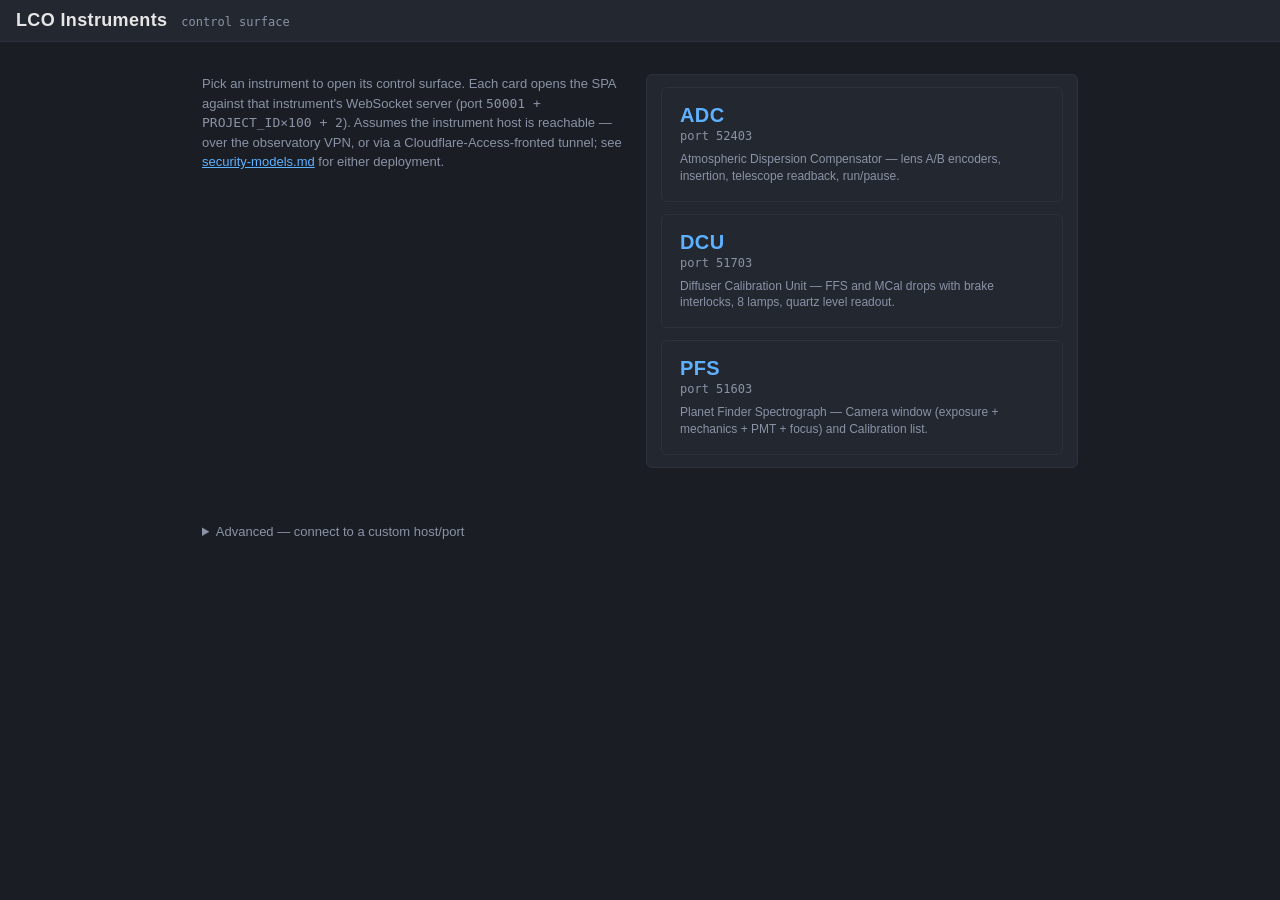
==== index.html @ f39a2cd4 "feat: landing page is the root; add favicon - index.html is now the instrument chooser (was landing." ====
<!DOCTYPE html>
<html lang="en">
<head>
  <meta charset="UTF-8">
  <title>LCO Instruments</title>
  <link rel="icon" type="image/svg+xml" href="favicon.svg">
  <link rel="stylesheet" href="style.css">
</head>
<body>
  <header>
    <div class="brand">
      <strong>LCO Instruments</strong>
      <span class="muted">control surface</span>
    </div>
  </header>

  <main class="landing">
    <p class="landing-hint muted">
      Pick an instrument to open its control surface. Each card opens
      the SPA against that instrument's WebSocket server
      (port <code>50001 + PROJECT_ID×100 + 2</code>). Assumes the
      instrument host is reachable — over the observatory VPN, or via
      a Cloudflare-Access-fronted tunnel; see
      <a href="https://github.com/carnegie-observatories/lco-ansible/blob/main/docs/plans/security-models.md">
      security-models.md</a> for either deployment.
    </p>

    <section class="instrument-grid">
      <a class="instrument-card" href="app.html?host=localhost&port=52403" data-app="adc">
        <h2>ADC</h2>
        <div class="instrument-port">port 52403</div>
        <p class="muted">Atmospheric Dispersion Compensator — lens A/B encoders,
          insertion, telescope readback, run/pause.</p>
      </a>

      <a class="instrument-card" href="app.html?host=localhost&port=51703" data-app="dcu">
        <h2>DCU</h2>
        <div class="instrument-port">port 51703</div>
        <p class="muted">Diffuser Calibration Unit — FFS and MCal drops with
          brake interlocks, 8 lamps, quartz level readout.</p>
      </a>

      <a class="instrument-card" href="app.html?host=localhost&port=51603" data-app="pfs">
        <h2>PFS</h2>
        <div class="instrument-port">port 51603</div>
        <p class="muted">Planet Finder Spectrograph — Camera window
          (exposure + mechanics + PMT + focus) and Calibration list.</p>
      </a>
    </section>

    <details class="advanced">
      <summary>Advanced — connect to a custom host/port</summary>
      <form id="custom-form">
        <label>host <input name="host" value="localhost" required></label>
        <label>port <input name="port" type="number" placeholder="52403" min="1" max="65535" required></label>
        <button type="submit">Open</button>
      </form>
      <p class="muted small">
        For remote sessions via Cloudflare Tunnel, use the tunnel
        hostname (e.g. <code>pfs.instruments.observatory.example.com</code>)
        as host and leave port empty — the SPA will select
        <code>wss://</code> automatically when the host has no
        port suffix.
      </p>
    </details>
  </main>

  <script>
    // Handle the custom-connect form. Prefer localStorage-remembered
    // last host if present.
    (function () {
      const form = document.getElementById("custom-form");
      if (!form) return;
      try {
        const lastHost = localStorage.getItem("lco_last_host");
        if (lastHost) form.elements.host.value = lastHost;
      } catch (e) { /* private mode */ }
      form.addEventListener("submit", (ev) => {
        ev.preventDefault();
        const host = form.elements.host.value.trim() || "localhost";
        const port = form.elements.port.value.trim();
        if (!port) return;
        try { localStorage.setItem("lco_last_host", host); } catch (e) { /* ignore */ }
        const q = new URLSearchParams({ host, port });
        window.location.href = `app.html?${q.toString()}`;
      });
    })();
  </script>
</body>
</html>
---- style.css ----
:root {
  --bg: #1a1d24;
  --bg-2: #232730;
  --bg-3: #2c313c;
  --fg: #e6e6e6;
  --muted: #8a93a6;
  --accent: #5db1ff;
  --ok: #6cd66c;
  --err: #ff6f6f;
  --warn: #f5c44a;
  --mono: ui-monospace, "SF Mono", Menlo, Consolas, monospace;
  --gap: 12px;
}

* { box-sizing: border-box; }

html, body {
  margin: 0;
  padding: 0;
  background: var(--bg);
  color: var(--fg);
  font-family: -apple-system, BlinkMacSystemFont, "Segoe UI", Helvetica, Arial, sans-serif;
  font-size: 14px;
}

header {
  display: flex;
  justify-content: space-between;
  align-items: center;
  padding: 10px 16px;
  background: var(--bg-2);
  border-bottom: 1px solid var(--bg-3);
}

.brand strong { font-size: 18px; letter-spacing: 0.02em; }
.brand .muted { margin-left: 10px; font-family: var(--mono); font-size: 12px; }

.conn {
  display: flex;
  align-items: center;
  gap: 8px;
  font-family: var(--mono);
  font-size: 12px;
}

.dot {
  width: 10px; height: 10px;
  border-radius: 50%;
  background: var(--muted);
  display: inline-block;
}
.dot.ok    { background: var(--ok); }
.dot.err   { background: var(--err); }
.dot.warn  { background: var(--warn); }

.muted { color: var(--muted); }

main {
  display: grid;
  grid-template-columns: 1fr 1fr;
  gap: var(--gap);
  padding: var(--gap);
}

section {
  background: var(--bg-2);
  border: 1px solid var(--bg-3);
  border-radius: 6px;
  padding: 12px 14px;
}

section h2 {
  margin: 0 0 10px 0;
  font-size: 12px;
  font-weight: 600;
  color: var(--muted);
  text-transform: uppercase;
  letter-spacing: 0.08em;
}

/* Topic panels */
.topic {
  background: var(--bg-3);
  border-radius: 4px;
  padding: 8px 10px;
  margin-bottom: 8px;
}
.topic-head {
  display: flex; justify-content: space-between;
  font-size: 12px;
  color: var(--muted);
  margin-bottom: 4px;
}
.topic-head strong { color: var(--fg); font-weight: 600; }
.kv {
  font-family: var(--mono);
  font-size: 12px;
  display: grid;
  grid-template-columns: max-content 1fr;
  gap: 2px 12px;
}
.kv .k { color: var(--muted); }
.kv .v { color: var(--fg); white-space: pre-wrap; word-break: break-word; }
.kv .nested { padding-left: 8px; border-left: 2px solid var(--bg); margin-top: 2px; }

/* Commands */
.cmd-row {
  display: flex;
  align-items: center;
  gap: 8px;
  padding: 6px 0;
  border-bottom: 1px solid var(--bg-3);
}
.cmd-row:last-child { border-bottom: none; }
.cmd-name {
  font-family: var(--mono);
  font-size: 12px;
  color: var(--muted);
  flex: 0 0 180px;
}
.cmd-args { display: flex; gap: 6px; flex: 1; }
.cmd-args input,
.cmd-args select {
  background: var(--bg);
  color: var(--fg);
  border: 1px solid var(--bg-3);
  border-radius: 3px;
  padding: 3px 6px;
  font-family: var(--mono);
  font-size: 12px;
}
button {
  background: var(--bg-3);
  color: var(--fg);
  border: 1px solid var(--bg-3);
  border-radius: 3px;
  padding: 4px 10px;
  font-size: 12px;
  cursor: pointer;
}
button:hover  { background: #353b48; }
button:active { background: var(--accent); color: var(--bg); }
button.run    { background: #2d4a72; border-color: #2d4a72; }

/* Log */
#log-pane {
  margin: 0 var(--gap) var(--gap);
}
.log-head {
  display: flex; justify-content: space-between; align-items: center;
}
ol#log {
  list-style: none;
  margin: 0; padding: 0;
  max-height: 240px;
  overflow-y: auto;
  font-family: var(--mono);
  font-size: 12px;
}
ol#log li {
  padding: 3px 6px;
  border-bottom: 1px solid var(--bg-3);
  white-space: pre-wrap;
  word-break: break-word;
}
ol#log li.send { color: var(--accent); }
ol#log li.ok   { color: var(--ok); }
ol#log li.err  { color: var(--err); }
ol#log li.evt  { color: var(--warn); }
ol#log .ts { color: var(--muted); margin-right: 8px; }
ol#log .src { color: var(--muted); margin-right: 6px; font-weight: 500; }

/* Server log entries (`logs` topic). Per-level colouring is muted on
   info/debug (the bulk of traffic) and saturated on warn/error so the
   eye lands on real problems first. */
ol#log li.log-server                  { color: var(--fg); }
ol#log li.log-server.log-level-debug  { color: var(--muted); }
ol#log li.log-server.log-level-info   { color: var(--fg); }
ol#log li.log-server.log-level-warn   { color: var(--warn); }
ol#log li.log-server.log-level-error  { color: var(--err); font-weight: 600; }

/* Level filter — applied as `data-min-level` on the <ol>. Hide any
   data-level row below the selected threshold. SPA-internal rows
   (data-kind="spa") are unaffected. Each rule below is "if min is at
   least <L>, hide anything strictly below <L>". */
ol#log[data-min-level="info"]  li[data-level="debug"]                       { display: none; }
ol#log[data-min-level="warn"]  li[data-level="debug"],
ol#log[data-min-level="warn"]  li[data-level="info"]                        { display: none; }
ol#log[data-min-level="error"] li[data-level="debug"],
ol#log[data-min-level="error"] li[data-level="info"],
ol#log[data-min-level="error"] li[data-level="warn"]                        { display: none; }

.log-controls {
  display: flex; align-items: center; gap: 8px;
}
.log-controls select {
  background: var(--bg-2); color: var(--fg);
  border: 1px solid var(--bg-3); border-radius: 4px;
  padding: 2px 6px; font: inherit;
}

/* List / table widget. Scrollable column of records rendered as a
   <table> when columns are declared (read-only cells, multi-row
   selection). First consumer: PFS calTable in callist.xib. The
   wrapper is positioned absolutely by renderer.js positionAbs; the
   inner table is constrained to the wrapper's frame and scrolls
   inside it.

   Light palette: the widget renders inside .window-frame (background
   #ececec — Cocoa-card look), so the table itself is white with
   muted-grey separators and a macOS-style blue selection. Dark-mode
   readout would override at the .window-frame level. */
.wf-list {
  background: #ffffff;
  color: #1a1a1a;
  border: 1px solid #888;
  border-radius: 2px;
  overflow: auto;          /* H+V scroll on overflow */
  font-size: 12px;
}
.wf-list-table {
  border-collapse: collapse;
  width: 100%;
  font-family: var(--mono);
}
.wf-list-table thead th {
  background: #e8e8e8;
  color: #444;
  text-transform: uppercase;
  letter-spacing: 0.06em;
  font-size: 10px;
  font-weight: 600;
  text-align: left;
  padding: 4px 8px;
  border-bottom: 1px solid #888;
  position: sticky;
  top: 0;
  z-index: 1;              /* over scrolled rows */
}
.wf-list-table tbody td {
  padding: 3px 8px;
  border-bottom: 1px solid #e8e8e8;
  white-space: nowrap;
  text-overflow: ellipsis;
  overflow: hidden;
  max-width: 0;            /* required for ellipsis on table-layout */
}
.wf-list-table tbody tr {
  cursor: pointer;
  user-select: none;
}
.wf-list-table tbody tr:hover { background: #f4f4f4; }
.wf-list-table tbody tr.is-selected {
  /* macOS NSTableView focused-selection blue tint. */
  background: #d0e3ff;
  color: #003a8a;
}
.wf-list-table tbody tr.is-running {
  /* Warm amber for "row currently driving the camera". */
  background: #fff3cd;
  font-weight: 600;
}
.wf-list-table tbody tr.is-selected.is-running {
  /* Both — favour the running cue; left-border accent shows selection. */
  background: #fff3cd;
  box-shadow: inset 3px 0 0 #1a73e8;
}
.wf-list-empty {
  padding: 18px 12px;
  text-align: center;
  color: #888;
  font-style: italic;
}

/* Sub-tab strip — window-host.js builds this inside #window-view
   from the per-app manifest. Sits above the per-tab renderer hosts.
   Single-window apps (ADC, DCU today) still get a strip with one tab;
   the goal is for additional XIBs (PFS calibration, target list, …)
   to drop in as new tabs without SPA code changes. */
.subtab-strip {
  display: flex;
  gap: 0;
  padding: 8px var(--gap) 0;
  border-bottom: 1px solid var(--bg-3);
  flex-wrap: wrap;
}
.subtab {
  background: var(--bg-2);
  color: var(--fg);
  border: 1px solid var(--bg-3);
  border-bottom: 0;
  border-radius: 4px 4px 0 0;
  padding: 5px 12px;
  margin-right: 2px;
  font: inherit;
  font-size: 12px;
  cursor: pointer;
  position: relative;
  top: 1px;          /* overlap the strip's border-bottom on the active tab */
}
.subtab:hover { background: var(--bg-3); }
.subtab.is-active {
  background: var(--bg);
  border-color: var(--bg-3);
  border-bottom-color: var(--bg);
  color: var(--accent);
}
.subtab-pane {
  /* Empty container; renderer.js fills it with .window-scale-wrap. */
}

/* View toggle */
.view-toggle { display: flex; gap: 0; }
.view-toggle button {
  border-radius: 0;
  padding: 4px 14px;
  font-size: 12px;
  border-right-width: 0;
}
.view-toggle button:first-child { border-radius: 3px 0 0 3px; }
.view-toggle button:last-child {
  border-radius: 0 3px 3px 0;
  border-right-width: 1px;
}
.view-toggle button.active {
  background: var(--accent);
  color: var(--bg);
  border-color: var(--accent);
}

/* UI scale slider — sits beside the view toggle in the header. Drives
   the global --ui-scale CSS var that scales the Window-view frame. */
.ui-scale {
  display: flex;
  align-items: center;
  gap: 6px;
  font-size: 12px;
}
.ui-scale input[type="range"] { width: 120px; }
.ui-scale #ui-scale-readout {
  width: 36px;
  text-align: right;
  font-variant-numeric: tabular-nums;
}

/* Window-view placeholder (shown only when no layout is loaded) */
#window-view { padding: var(--gap); }
.placeholder {
  background: var(--bg-2);
  border: 1px solid var(--bg-3);
  border-radius: 6px;
  padding: 32px 24px;
  color: var(--muted);
  text-align: center;
}
.placeholder p { margin: 4px 0; }
.placeholder .hint { font-size: 12px; }

/* Window-scale wrapper: occupies the *scaled* dimensions of the frame
   inside it so neighbouring layout (header, log pane) flows around it
   correctly. The CSS vars --frame-w / --frame-h are set inline by
   renderer.js per-app, --ui-scale is set on the document root by the
   header slider. */
.window-scale-wrap {
  width:  calc(var(--frame-w, 480px) * var(--ui-scale, 1.5));
  height: calc(var(--frame-h, 294px) * var(--ui-scale, 1.5));
  margin: 16px auto;
}

/* Window frame: emulates the Cocoa main-expose window — light grey card,
   absolutely-positioned controls inside. Children are placed by the
   renderer via inline `style.left/top/width/height`. The transform is
   applied here so absolute-positioned children stay at their natural
   pixel coordinates; the wrap above absorbs the visible size. */
.window-frame {
  position: relative;
  background: #ececec;
  color: #1a1a1a;
  border: 1px solid #999;
  border-radius: 4px;
  font-family: -apple-system, BlinkMacSystemFont, "Helvetica Neue", Helvetica, Arial, sans-serif;
  font-size: 13px;
  box-shadow: 0 4px 16px rgba(0, 0, 0, 0.4);
  transform: scale(var(--ui-scale, 1.5));
  transform-origin: top left;
}

/* Boxes (NSBox) — bordered group with a notched legend. */
.window-frame .wf-box {
  border: 1px solid #888;
  border-radius: 2px;
  background: transparent;
}
.window-frame .wf-legend {
  /* Title pokes 8 px above the box's top edge so it sits on the
     border line — Cocoa's notched-NSBox look. The overlap-with-the-
     box-above problem on PFS is handled in renderWindow by inflating
     inter-box gaps so legends always have room to protrude. */
  position: absolute;
  top: -8px; left: 10px;
  background: #ececec;
  padding: 0 6px;
  font-size: 11px;
  color: #444;
  line-height: 1;
}

/* Controls share the light theme; override the dark global button rules.
   font-size matches Cocoa's NSButton `cellTitle` metaFont (~11pt) so a
   title shipped in the XIB at its exact frame width — e.g. PFS calTable
   "Execute Selected" in 111 px — fits on one line. white-space: nowrap
   keeps the layout deterministic even when a future title is too long;
   the text overflows rather than reflowing into a second line that
   collides with siblings below. */
.window-frame button.wf-button {
  background: linear-gradient(#fdfdfd, #e6e6e6);
  border: 1px solid #888;
  border-radius: 5px;
  color: #1a1a1a;
  font-size: 11px;
  padding: 0 4px;
  cursor: pointer;
  display: inline-flex;
  align-items: center;
  justify-content: center;
  line-height: 1;
  white-space: nowrap;
  box-sizing: border-box;
  font-family: inherit;
}
.window-frame button.wf-button:hover  { background: linear-gradient(#fff, #ededed); color: #1a1a1a; }
.window-frame button.wf-button:active { background: #d4d4d4; color: #1a1a1a; }

/* Bevel toggles (DCU lamps) — colour-only state, no PNG icons. */
.window-frame button.wf-bevel-toggle,
.window-frame button.wf-state-toggle {
  border-radius: 4px;
  font-weight: 600;
}
.window-frame button.wf-bevel-toggle.is-on,
.window-frame button.wf-state-toggle.is-on   { background: #6cd66c; color: #0a3a0a; border-color: #4ca94c; }
.window-frame button.wf-bevel-toggle.is-off,
.window-frame button.wf-state-toggle.is-off  { background: #d8d8d8; color: #555;    border-color: #888; }
.window-frame button.wf-bevel-toggle.is-err,
.window-frame button.wf-state-toggle.is-err  { background: #ff6f6f; color: #3a0a0a; border-color: #c44; }

/* Inputs and readouts. */
.window-frame input.wf-input,
.window-frame output.wf-readout {
  background: #ffffff;
  border: 1px solid #888;
  border-radius: 2px;
  color: #1a1a1a;
  font-size: 12px;
  font-family: inherit;
  padding: 0 4px;
  box-sizing: border-box;
}
.window-frame output.wf-readout {
  background: #f5f5f5;
  display: flex;
  align-items: center;
  justify-content: flex-end;
  font-variant-numeric: tabular-nums;
}
.window-frame input.wf-input { font-variant-numeric: tabular-nums; }

/* Popup — strip native styling so the light theme actually applies on macOS. */
.window-frame select.wf-popup {
  appearance: none;
  -webkit-appearance: none;
  background-color: #ffffff;
  background-image: url("data:image/svg+xml;utf8,<svg xmlns='http://www.w3.org/2000/svg' width='8' height='6' viewBox='0 0 8 6'><path fill='%23555' d='M0 0l4 6 4-6z'/></svg>");
  background-repeat: no-repeat;
  background-position: right 6px center;
  border: 1px solid #888;
  border-radius: 2px;
  color: #1a1a1a;
  font-size: 12px;
  font-family: inherit;
  padding: 0 18px 0 6px;
  box-sizing: border-box;
}

/* Checkbox (NSButton type=check). */
.window-frame input.wf-checkbox {
  margin: 0;
  padding: 0;
  cursor: pointer;
  accent-color: #4a8aff;
}

/* Disabled state for every interactive form control. The explicit
   light-theme rules above (background, color, cursor) mask the
   browser's default disabled paint, so a binding clause that flips
   node.disabled = true (enabled_if, or future similar) needs these
   rules to actually render as visibly greyed out. opacity:1 keeps the
   colour-swap visible on Safari/WebKit, which otherwise paints
   disabled form controls at half opacity. */
.window-frame button.wf-button:disabled,
.window-frame button.wf-button:disabled:hover,
.window-frame button.wf-button:disabled:active {
  background: linear-gradient(#ededed, #d8d8d8);
  color: #a8a8a8;
  border-color: #b8b8b8;
  cursor: not-allowed;
}
.window-frame select.wf-popup:disabled {
  background-color: #ededed;
  color: #a8a8a8;
  border-color: #b8b8b8;
  cursor: not-allowed;
  opacity: 1;
}
.window-frame input.wf-input:disabled {
  background: #ededed;
  color: #a8a8a8;
  border-color: #b8b8b8;
  cursor: not-allowed;
  opacity: 1;
}
.window-frame input.wf-checkbox:disabled {
  cursor: not-allowed;
  opacity: 0.5;
}

/* Decorative labels. */
.window-frame .wf-label {
  font-size: 12px;
  color: #333;
  font-family: inherit;
  display: flex;
  align-items: center;
  white-space: nowrap;
  overflow: hidden;
}

/* Status indicators (formerly NSColorWell + NSImageView icons).
   State arrives over WS as an enum; renderer flips a CSS class. */

/* NSColorWell-style swatch: a plain colour-only dot. */
.window-frame .wf-indicator.wf-swatch {
  display: inline-block;
  background: #6b6b6b;
  border: 1px solid #444;
  border-radius: 50%;
  box-sizing: border-box;
}
.window-frame .wf-indicator.wf-swatch.is-on   { background: #6cd66c; border-color: #2e7a2e; }
.window-frame .wf-indicator.wf-swatch.is-off  { background: #2c2c2c; border-color: #111;    }
.window-frame .wf-indicator.wf-swatch.is-warn { background: #f5c44a; border-color: #b08a18; }
.window-frame .wf-indicator.wf-swatch.is-err  { background: #ff6f6f; border-color: #b03030; }

/* Disabled NSButton type=radio used as a status indicator: a colour dot
   plus the cell's "Ret"/"Dep" label. Mirrors Cocoa's image+title layout
   and gives DCU's FFS/MCal status the same colAdcIn-style affordance. */
.window-frame .wf-indicator.wf-radio {
  display: inline-flex;
  align-items: center;
  gap: 4px;
  background: transparent;
  border: none;
  border-radius: 0;
  font-size: 12px;
  color: #333;
  font-family: inherit;
  white-space: nowrap;
}
.window-frame .wf-indicator.wf-radio::before {
  content: "";
  width: 12px;
  height: 12px;
  flex-shrink: 0;
  background: #6b6b6b;
  border: 1px solid #444;
  border-radius: 50%;
  box-sizing: border-box;
}
.window-frame .wf-indicator.wf-radio.is-on::before   { background: #6cd66c; border-color: #2e7a2e; }
.window-frame .wf-indicator.wf-radio.is-off::before  { background: #2c2c2c; border-color: #111;    }
.window-frame .wf-indicator.wf-radio.is-warn::before { background: #f5c44a; border-color: #b08a18; }
.window-frame .wf-indicator.wf-radio.is-err::before  { background: #ff6f6f; border-color: #b03030; }

/* State-icon (former NSImageView): renders state as a centered text
   label inside the XIB frame. The label text comes from the binding's
   label_map; the class (is-open / is-closed / is-moving / is-err) is
   applied alongside so callers can opt into per-state colour styling
   without rewriting the text logic. */
.window-frame .wf-imageview {
  display: inline-flex;
  align-items: center;
  justify-content: center;
  background: #e8e8e8;
  border: 1px solid #999;
  border-radius: 3px;
  font-weight: 600;
  font-size: 13px;
  letter-spacing: 0.5px;
  color: #333;
  box-sizing: border-box;
}
.window-frame .wf-imageview.is-on,
.window-frame .wf-imageview.is-open    { background: #cdebcd; color: #1d5a1d; border-color: #2e7a2e; }
.window-frame .wf-imageview.is-closed  { background: #d8d8d8; color: #444;    border-color: #888; }
.window-frame .wf-imageview.is-moving  { background: #f5e6b3; color: #6b5a18; border-color: #b08a18; }
.window-frame .wf-imageview.is-warn,
.window-frame .wf-imageview.is-err     { background: #fbcccc; color: #7a1d1d; border-color: #c44; }

/* Spinners (NSProgressIndicator indeterminate). Hidden until topic flips moving=true. */
.window-frame .wf-progress.wf-spinner {
  display: inline-block;
  border: 2px solid transparent;
  border-radius: 50%;
  visibility: hidden;
  box-sizing: border-box;
}
.window-frame .wf-progress.wf-spinner.is-moving {
  visibility: visible;
  border-top-color: #555;
  border-right-color: #555;
  border-bottom-color: transparent;
  border-left-color: transparent;
  animation: wf-spin 0.8s linear infinite;
}
@keyframes wf-spin { to { transform: rotate(360deg); } }

/* Determinate progress bars (NSProgressIndicator style="bar"). Fill
   width is set inline as a percentage from state by writeBoundedFill;
   bounds come from the IR's `bounds` field. New for PFS (prog_exposure
   / prog_readout) — ADC/DCU have only spinners. */
.window-frame .wf-progress.wf-bar {
  background: #d8d8d8;
  border: 1px solid #888;
  border-radius: 2px;
  overflow: hidden;
  box-sizing: border-box;
}
.window-frame .wf-progress.wf-bar .wf-bar-fill {
  height: 100%;
  width: 0%;
  background: linear-gradient(#5aa5e8, #3a78c8);
  transition: width 0.2s ease-out;
}

/* NSLevelIndicator (continuousCapacity). Threshold values (warning,
   critical) baked into el.bounds at extract time; the renderer toggles
   is-warn / is-crit on the wrapper so the fill colour follows the
   value across the green → yellow → red bands. New for PFS
   (level_disk1 / level_disk2). */
.window-frame .wf-levelindicator {
  background: #d8d8d8;
  border: 1px solid #888;
  border-radius: 2px;
  overflow: hidden;
  box-sizing: border-box;
  position: relative;
}
.window-frame .wf-levelindicator .wf-level-fill {
  height: 100%;
  width: 0%;
  background: #4caf50;
  transition: width 0.2s ease-out, background 0.2s linear;
}
.window-frame .wf-levelindicator.is-warn .wf-level-fill { background: #f5c44a; }
.window-frame .wf-levelindicator.is-crit .wf-level-fill { background: #ff6f6f; }

/* NSBox separator — a thin horizontal/vertical rule. */
.window-frame .wf-separator {
  background: #c0c0c0;
}

/* Conditional visibility — driven by binding.hidden_if. !important
   beats the absolute-positioning inline styles that the renderer sets. */
.window-frame .wf-hidden { display: none !important; }

/* Unknown / unhandled element placeholder (dev aid). */
.window-frame .wf-unknown {
  background: #ffe;
  border: 1px dashed #c80;
  color: #840;
  font-size: 10px;
  padding: 1px 3px;
  box-sizing: border-box;
}

/* Unbound-outlet dev highlight: a red dashed outline on any element whose
   XIB outlet has no entry in bindings.yml and is not in ignore_outlets.
   Catches drift between the Cocoa app (XIB) and the SPA bindings before it
   ships as a dead button or stale readout. The outline is drawn via
   box-shadow so it doesn't disturb the existing layout box. */
.window-frame .wf-unbound {
  box-shadow: 0 0 0 1px #d33, inset 0 0 0 1px rgba(221, 51, 51, 0.4);
}

/* ---------------- Landing page ----------------
   Renders in landing.html — an instrument chooser served as an
   alternative entry point to the SPA. Deliberately minimal — the
   real work is in the per-instrument SPA. */
main.landing {
  max-width: 900px;
  margin: 32px auto;
  padding: 0 var(--gap);
}
.landing-hint {
  font-size: 13px;
  line-height: 1.5;
  margin: 0 0 24px;
}
.landing-hint a { color: var(--accent); }

.instrument-grid {
  display: grid;
  grid-template-columns: repeat(auto-fit, minmax(240px, 1fr));
  gap: 12px;
  margin-bottom: 32px;
}
.instrument-card {
  display: block;
  background: var(--bg-2);
  border: 1px solid var(--bg-3);
  border-radius: 6px;
  padding: 16px 18px;
  color: inherit;
  text-decoration: none;
  transition: border-color 120ms, transform 80ms;
}
.instrument-card:hover {
  border-color: var(--accent);
  transform: translateY(-1px);
}
.instrument-card:active { transform: translateY(0); }
.instrument-card h2 {
  margin: 0;
  font-size: 20px;
  letter-spacing: 0.02em;
  color: var(--accent);
}
.instrument-card .instrument-port {
  font-family: var(--mono);
  font-size: 12px;
  color: var(--muted);
  margin: 2px 0 8px;
}
.instrument-card p {
  margin: 0;
  font-size: 12px;
  line-height: 1.4;
}

.advanced { margin-top: 8px; }
.advanced summary {
  cursor: pointer;
  color: var(--muted);
  font-size: 13px;
  padding: 4px 0;
}
.advanced form {
  display: flex;
  gap: 8px;
  align-items: flex-end;
  margin-top: 8px;
  flex-wrap: wrap;
}
.advanced label {
  display: flex;
  flex-direction: column;
  font-size: 11px;
  color: var(--muted);
  gap: 3px;
}
.advanced input {
  background: var(--bg);
  color: var(--fg);
  border: 1px solid var(--bg-3);
  border-radius: 3px;
  padding: 4px 8px;
  font-family: var(--mono);
  font-size: 12px;
  min-width: 140px;
}
.advanced button {
  padding: 6px 14px;
}
.advanced .small { font-size: 11px; margin-top: 8px; }

/* Back-to-landing arrow beside the app name in the SPA header. */
.brand .brand-back {
  color: var(--muted);
  text-decoration: none;
  margin-right: 8px;
  font-size: 18px;
  line-height: 1;
}
.brand .brand-back:hover { color: var(--accent); }
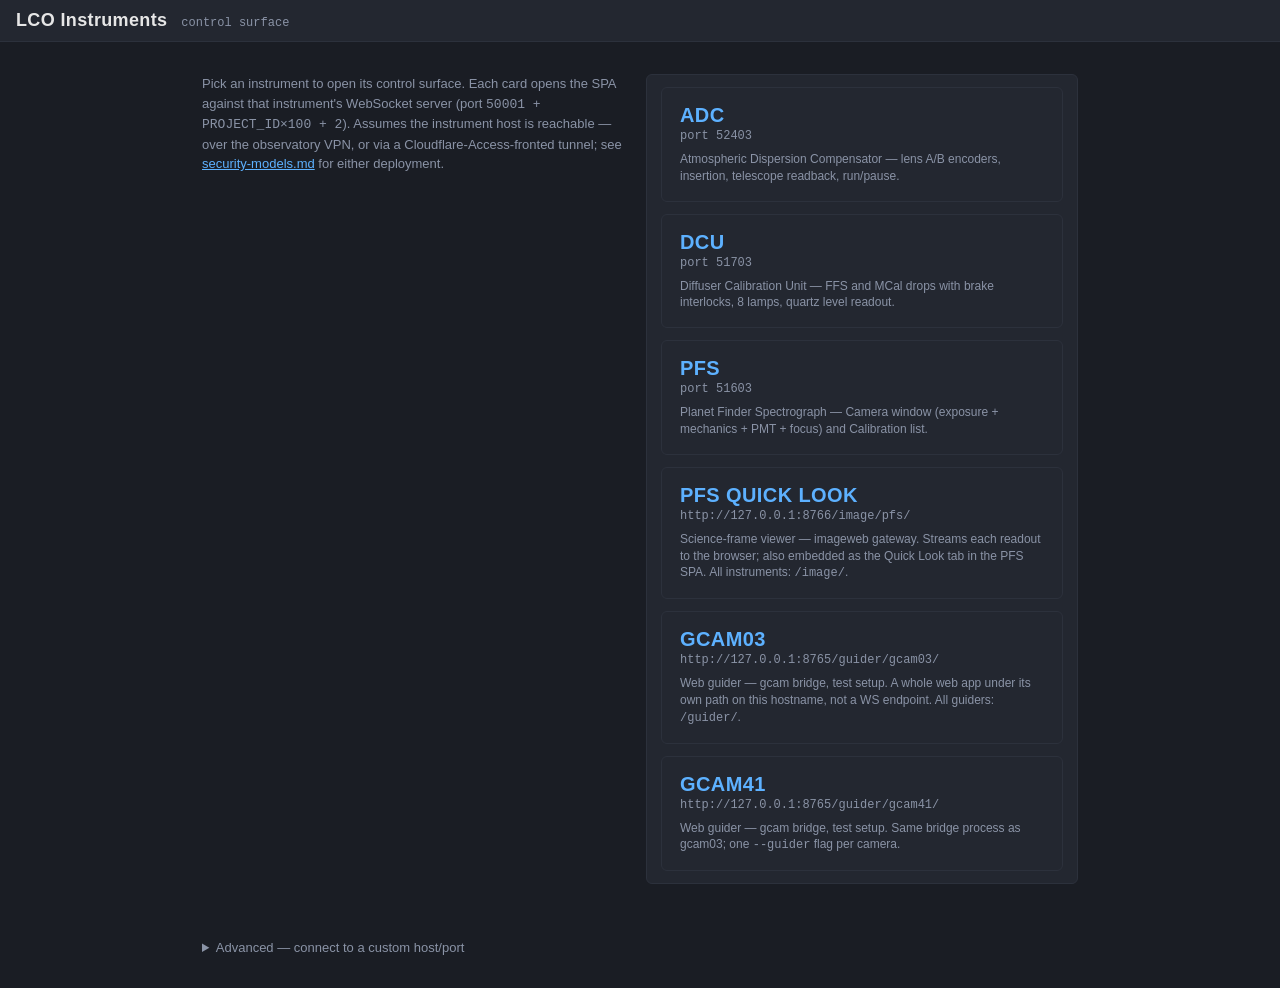
==== commit ca76a163: "imageweb: science-frame quick-look gateway + SPA Quick Look tab A read-only client of the instrument" ====
--- a/index.html
+++ b/index.html
@@ -46,26 +46,83 @@
         <p class="muted">Planet Finder Spectrograph — Camera window
           (exposure + mechanics + PMT + focus) and Calibration list.</p>
       </a>
+
+      <a class="instrument-card" href="http://127.0.0.1:8766/image/pfs/" data-path="/image/pfs/">
+        <h2>PFS quick look</h2>
+        <div class="instrument-port">http://127.0.0.1:8766/image/pfs/</div>
+        <p class="muted">Science-frame viewer — imageweb gateway. Streams each
+          readout to the browser; also embedded as the Quick Look tab in the
+          PFS SPA. All instruments: <code>/image/</code>.</p>
+      </a>
+
+      <a class="instrument-card" href="http://127.0.0.1:8765/guider/gcam03/" data-path="/guider/gcam03/">
+        <h2>gcam03</h2>
+        <div class="instrument-port">http://127.0.0.1:8765/guider/gcam03/</div>
+        <p class="muted">Web guider — gcam bridge, test setup. A whole web
+          app under its own path on this hostname, not a WS endpoint.
+          All guiders: <code>/guider/</code>.</p>
+      </a>
+
+      <a class="instrument-card" href="http://127.0.0.1:8765/guider/gcam41/" data-path="/guider/gcam41/">
+        <h2>gcam41</h2>
+        <div class="instrument-port">http://127.0.0.1:8765/guider/gcam41/</div>
+        <p class="muted">Web guider — gcam bridge, test setup. Same bridge
+          process as gcam03; one <code>--guider</code> flag per camera.</p>
+      </a>
     </section>
 
     <details class="advanced">
       <summary>Advanced — connect to a custom host/port</summary>
       <form id="custom-form">
         <label>host <input name="host" value="localhost" required></label>
-        <label>port <input name="port" type="number" placeholder="52403" min="1" max="65535" required></label>
+        <label>port <input name="port" type="number" placeholder="52403" min="1" max="65535"></label>
+        <label>ws path <input name="ws_path" placeholder="/adc/ws (tunnel)"></label>
         <button type="submit">Open</button>
       </form>
       <p class="muted small">
-        For remote sessions via Cloudflare Tunnel, use the tunnel
-        hostname (e.g. <code>pfs.instruments.observatory.example.com</code>)
-        as host and leave port empty — the SPA will select
-        <code>wss://</code> automatically when the host has no
-        port suffix.
+        Direct (VPN / LAN): host + port. Cloudflare Tunnel: leave
+        port blank and set the ws path (e.g. <code>/adc/ws</code>);
+        host defaults to this page's hostname.
       </p>
     </details>
   </main>
 
   <script>
+    // Tunnel-aware instrument cards. When this page is served over
+    // HTTPS — i.e., via a telescope's Cloudflare hostname such as
+    // sbs.chimera.observer — rewrite each card to path-mode:
+    // app.html?ws_path=/<app>/ws. ws.js connects
+    // wss://<page-host>/<app>/ws; the tunnel's ingress rule maps the
+    // path to the instrument's local WS port. Paths, not subdomains:
+    // Cloudflare Universal SSL covers *.chimera.observer one level
+    // deep only, so <app>.<telescope>.chimera.observer has no TLS
+    // cert. On plain HTTP (observatory LAN / local dev) the static
+    // host+port hrefs stand. Adding an instrument = one new card +
+    // one tunnel ingress rule; Access already covers the hostname.
+    (function () {
+      if (window.location.protocol !== "https:") return;
+      for (const card of document.querySelectorAll(".instrument-card[data-app]")) {
+        const app = card.dataset.app;
+        const wsPath = `/${app}/ws`;
+        card.href = `app.html?ws_path=${encodeURIComponent(wsPath)}`;
+        const portEl = card.querySelector(".instrument-port");
+        if (portEl) portEl.textContent = wsPath;
+      }
+
+      // Whole web apps (data-path): services with their own UI, such
+      // as the gcam guiders, live under a path prefix on the same
+      // telescope hostname (/guider/<gcamPG>/). cloudflared forwards
+      // the path unchanged, so the app serves itself under that prefix
+      // (gcam bridge: one --guider gcamPG flag per camera; the list is
+      // at /guider/). Same hostname ⇒ the telescope's Access app
+      // already covers it; no DNS or policy change.
+      for (const card of document.querySelectorAll(".instrument-card[data-path]")) {
+        card.href = card.dataset.path;
+        const portEl = card.querySelector(".instrument-port");
+        if (portEl) portEl.textContent = card.dataset.path;
+      }
+    })();
+
     // Handle the custom-connect form. Prefer localStorage-remembered
     // last host if present.
     (function () {
@@ -79,9 +136,11 @@
         ev.preventDefault();
         const host = form.elements.host.value.trim() || "localhost";
         const port = form.elements.port.value.trim();
-        if (!port) return;
+        const wsPath = form.elements.ws_path.value.trim();
         try { localStorage.setItem("lco_last_host", host); } catch (e) { /* ignore */ }
-        const q = new URLSearchParams({ host, port });
+        const q = new URLSearchParams({ host });
+        if (port) q.set("port", port);
+        if (wsPath) q.set("ws_path", wsPath);
         window.location.href = `app.html?${q.toString()}`;
       });
     })();
--- a/style.css
+++ b/style.css
@@ -307,6 +307,16 @@
 }
 .subtab-pane {
   /* Empty container; renderer.js fills it with .window-scale-wrap. */
+}
+/* Quick Look embed (window-host.js `embed` manifest entries): the iframe is
+   the whole pane. Height leaves room for the app header + subtab strip. */
+.subtab-pane.embed-pane { height: calc(100vh - 96px); }
+.subtab-pane.embed-pane .embed-frame {
+  display: block;
+  width: 100%;
+  height: 100%;
+  border: 0;
+  background: #000;
 }
 
 /* View toggle */
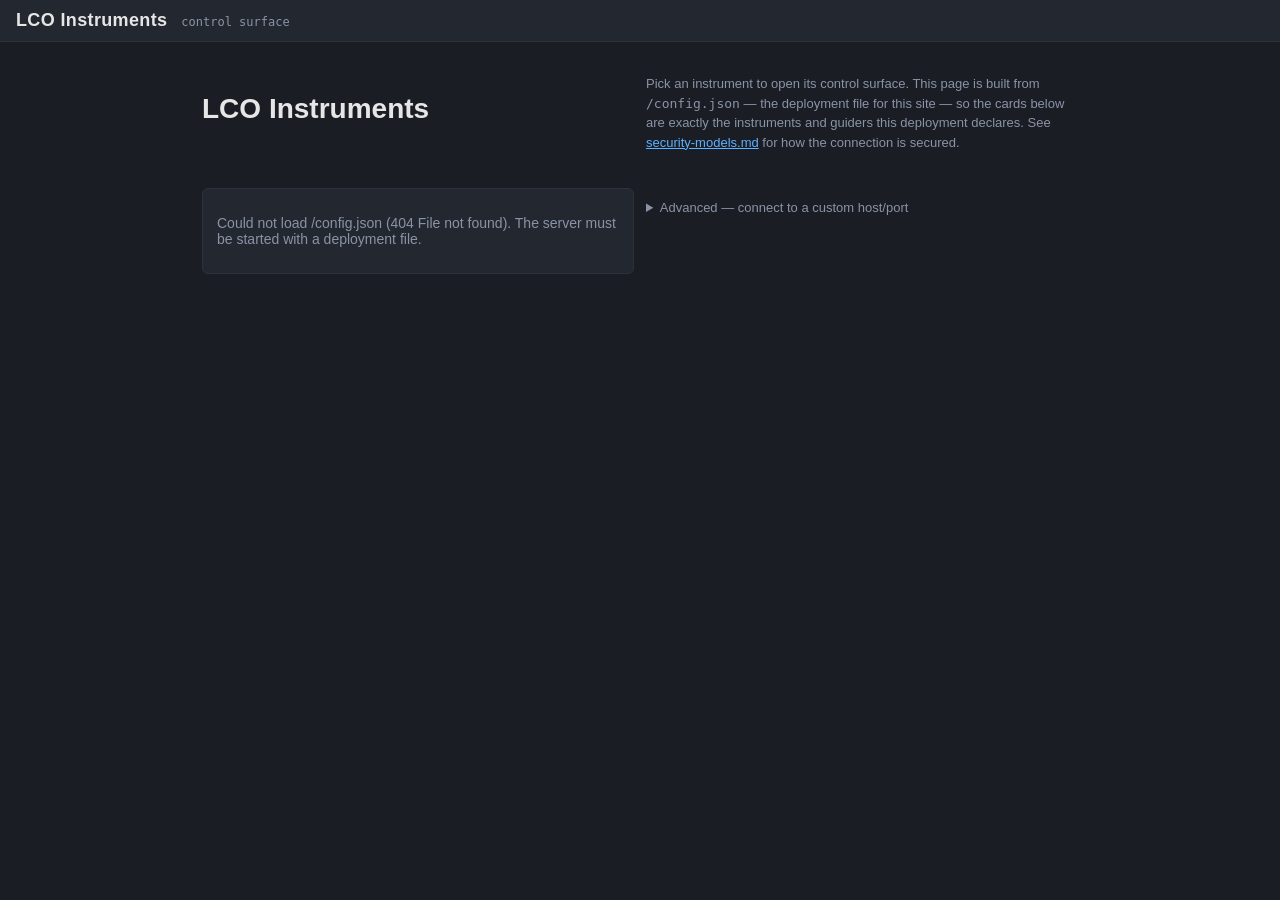
==== commit fd25abc5: "feat(deployments): phase 1 — the SPA reads /config.json deployment_config.py translates a deployment" ====
--- a/index.html
+++ b/index.html
@@ -15,67 +15,23 @@
   </header>
 
   <main class="landing">
+    <h1 class="landing-title" id="deployment-title">LCO Instruments</h1>
     <p class="landing-hint muted">
-      Pick an instrument to open its control surface. Each card opens
-      the SPA against that instrument's WebSocket server
-      (port <code>50001 + PROJECT_ID×100 + 2</code>). Assumes the
-      instrument host is reachable — over the observatory VPN, or via
-      a Cloudflare-Access-fronted tunnel; see
-      <a href="https://github.com/carnegie-observatories/lco-ansible/blob/main/docs/plans/security-models.md">
-      security-models.md</a> for either deployment.
+      Pick an instrument to open its control surface. This page is built
+      from <code>/config.json</code> — the deployment file for this
+      site — so the cards below are exactly the instruments and guiders
+      this deployment declares. See
+      <a href="https://github.com/carnegie-observatories/lco-ansible/blob/main/docs/plans/security-models.md">security-models.md</a>
+      for how the connection is secured.
     </p>
 
-    <section class="instrument-grid">
-      <a class="instrument-card" href="app.html?host=localhost&port=52403" data-app="adc">
-        <h2>ADC</h2>
-        <div class="instrument-port">port 52403</div>
-        <p class="muted">Atmospheric Dispersion Compensator — lens A/B encoders,
-          insertion, telescope readback, run/pause.</p>
-      </a>
-
-      <a class="instrument-card" href="app.html?host=localhost&port=51703" data-app="dcu">
-        <h2>DCU</h2>
-        <div class="instrument-port">port 51703</div>
-        <p class="muted">Diffuser Calibration Unit — FFS and MCal drops with
-          brake interlocks, 8 lamps, quartz level readout.</p>
-      </a>
-
-      <a class="instrument-card" href="app.html?host=localhost&port=51603" data-app="pfs">
-        <h2>PFS</h2>
-        <div class="instrument-port">port 51603</div>
-        <p class="muted">Planet Finder Spectrograph — Camera window
-          (exposure + mechanics + PMT + focus) and Calibration list.</p>
-      </a>
-
-      <a class="instrument-card" href="http://127.0.0.1:8766/image/pfs/" data-path="/image/pfs/">
-        <h2>PFS quick look</h2>
-        <div class="instrument-port">http://127.0.0.1:8766/image/pfs/</div>
-        <p class="muted">Science-frame viewer — imageweb gateway. Streams each
-          readout to the browser; also embedded as the Quick Look tab in the
-          PFS SPA. All instruments: <code>/image/</code>.</p>
-      </a>
-
-      <a class="instrument-card" href="http://127.0.0.1:8765/guider/gcam03/" data-path="/guider/gcam03/">
-        <h2>gcam03</h2>
-        <div class="instrument-port">http://127.0.0.1:8765/guider/gcam03/</div>
-        <p class="muted">Web guider — gcam bridge, test setup. A whole web
-          app under its own path on this hostname, not a WS endpoint.
-          All guiders: <code>/guider/</code>.</p>
-      </a>
-
-      <a class="instrument-card" href="http://127.0.0.1:8765/guider/gcam41/" data-path="/guider/gcam41/">
-        <h2>gcam41</h2>
-        <div class="instrument-port">http://127.0.0.1:8765/guider/gcam41/</div>
-        <p class="muted">Web guider — gcam bridge, test setup. Same bridge
-          process as gcam03; one <code>--guider</code> flag per camera.</p>
-      </a>
-    </section>
+    <section class="instrument-grid" id="instrument-grid"></section>
 
     <details class="advanced">
       <summary>Advanced — connect to a custom host/port</summary>
       <form id="custom-form">
         <label>host <input name="host" value="localhost" required></label>
-        <label>port <input name="port" type="number" placeholder="52403" min="1" max="65535"></label>
+        <label>port <input name="port" type="number" placeholder="WS port" min="1" max="65535"></label>
         <label>ws path <input name="ws_path" placeholder="/adc/ws (tunnel)"></label>
         <button type="submit">Open</button>
       </form>
@@ -88,39 +44,107 @@
   </main>
 
   <script>
-    // Tunnel-aware instrument cards. When this page is served over
-    // HTTPS — i.e., via a telescope's Cloudflare hostname such as
-    // sbs.chimera.observer — rewrite each card to path-mode:
-    // app.html?ws_path=/<app>/ws. ws.js connects
-    // wss://<page-host>/<app>/ws; the tunnel's ingress rule maps the
-    // path to the instrument's local WS port. Paths, not subdomains:
-    // Cloudflare Universal SSL covers *.chimera.observer one level
-    // deep only, so <app>.<telescope>.chimera.observer has no TLS
-    // cert. On plain HTTP (observatory LAN / local dev) the static
-    // host+port hrefs stand. Adding an instrument = one new card +
-    // one tunnel ingress rule; Access already covers the hostname.
+    // Build the landing page from /config.json — this deployment's
+    // instruments and guiders, resolved to ports and paths by
+    // deployment_config.py. Nothing instrument-specific lives in this
+    // file; adding an instrument is an entry in deployments/<name>.yml.
+    //
+    // Two connect shapes, chosen by how this page was served:
+    //   https  — behind the tunnel, where instruments are PATHS on the
+    //            page's own hostname (Universal SSL covers
+    //            *.chimera.observer one level deep only, so
+    //            <app>.<telescope>.… has no cert). Use ws_path, and let
+    //            whole web apps (quick look, guiders) keep their path.
+    //   http   — LAN or local dev: dial host:port directly, and reach
+    //            the web apps on their own ports.
     (function () {
-      if (window.location.protocol !== "https:") return;
-      for (const card of document.querySelectorAll(".instrument-card[data-app]")) {
-        const app = card.dataset.app;
-        const wsPath = `/${app}/ws`;
-        card.href = `app.html?ws_path=${encodeURIComponent(wsPath)}`;
-        const portEl = card.querySelector(".instrument-port");
-        if (portEl) portEl.textContent = wsPath;
-      }
+      const grid = document.getElementById("instrument-grid");
+      const tunnel = window.location.protocol === "https:";
 
-      // Whole web apps (data-path): services with their own UI, such
-      // as the gcam guiders, live under a path prefix on the same
-      // telescope hostname (/guider/<gcamPG>/). cloudflared forwards
-      // the path unchanged, so the app serves itself under that prefix
-      // (gcam bridge: one --guider gcamPG flag per camera; the list is
-      // at /guider/). Same hostname ⇒ the telescope's Access app
-      // already covers it; no DNS or policy change.
-      for (const card of document.querySelectorAll(".instrument-card[data-path]")) {
-        card.href = card.dataset.path;
-        const portEl = card.querySelector(".instrument-port");
-        if (portEl) portEl.textContent = card.dataset.path;
-      }
+      const card = ({ href, name, sub, desc, external }) => {
+        const a = document.createElement("a");
+        a.className = "instrument-card";
+        a.href = href;
+        if (external) a.target = "_blank";
+        const h = document.createElement("h2");
+        h.textContent = name;
+        const d = document.createElement("div");
+        d.className = "instrument-port";
+        d.textContent = sub;
+        const p = document.createElement("p");
+        p.className = "muted";
+        p.textContent = desc;
+        a.append(h, d, p);
+        return a;
+      };
+
+      const fail = (msg) => {
+        grid.innerHTML = "";
+        const p = document.createElement("p");
+        p.className = "muted";
+        p.textContent = msg;
+        grid.appendChild(p);
+      };
+
+      fetch("/config.json", { cache: "no-store" })
+        .then((r) => { if (!r.ok) throw new Error(`${r.status} ${r.statusText}`); return r.json(); })
+        .then((cfg) => {
+          const title = document.getElementById("deployment-title");
+          if (title && cfg.title) title.textContent = cfg.title;
+          if (cfg.name) document.title = `LCO Instruments — ${cfg.name}`;
+
+          // Behind the tunnel a web app is a path on this hostname. On
+          // plain http it is its own origin on its own port — and if the
+          // config does not say which, fall back to the relative path
+          // rather than inventing a port number here.
+          const devPorts = cfg.dev_ports || {};
+          const webAppUrl = (path, devPort) =>
+            (tunnel || !devPort)
+              ? path
+              : `http://${window.location.hostname || "127.0.0.1"}:${devPort}${path}`;
+
+          for (const inst of cfg.instruments || []) {
+            const href = tunnel
+              ? `app.html?ws_path=${encodeURIComponent(inst.ws_path)}`
+              : `app.html?host=${encodeURIComponent(inst.host)}&port=${inst.port}`;
+            grid.appendChild(card({
+              href,
+              name: inst.app.toUpperCase(),
+              sub: tunnel ? inst.ws_path : `${inst.host}:${inst.port}`,
+              desc: inst.title,
+            }));
+          }
+
+          for (const inst of (cfg.instruments || []).filter((i) => i.quicklook)) {
+            grid.appendChild(card({
+              href: webAppUrl(inst.quicklook_path, devPorts.image),
+              name: `${inst.app.toUpperCase()} quick look`,
+              sub: inst.quicklook_path,
+              desc: "Science-frame viewer — streams each readout to the browser. "
+                  + "Also embedded as the Quick Look tab in the SPA.",
+              external: true,
+            }));
+          }
+
+          for (const g of cfg.guiders || []) {
+            grid.appendChild(card({
+              href: webAppUrl(g.path, devPorts.guider),
+              name: g.name,
+              sub: g.path,
+              desc: `${g.title} — web guider, its own app under a path on this hostname.`,
+              external: true,
+            }));
+          }
+
+          if (!grid.childElementCount) {
+            fail("This deployment declares no instruments or guiders.");
+          }
+        })
+        .catch((e) => {
+          console.error("landing: /config.json", e);
+          fail(`Could not load /config.json (${e.message}). `
+             + "The server must be started with a deployment file.");
+        });
     })();
 
     // Handle the custom-connect form. Prefer localStorage-remembered
